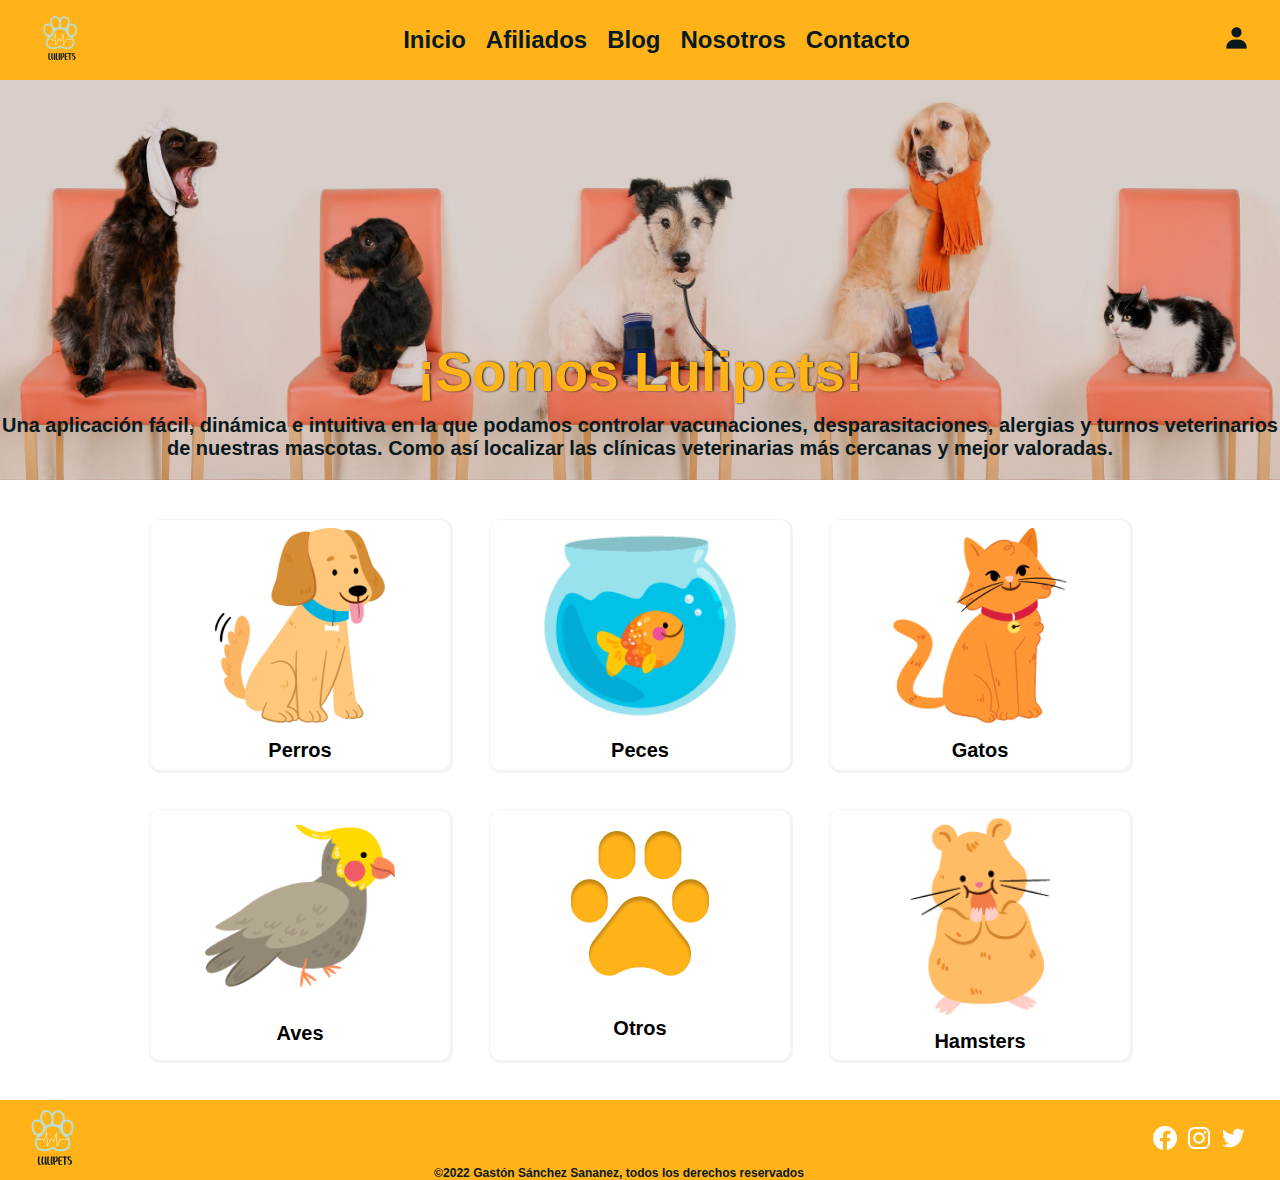
==== index.html @ bfc0f3da "Version responsive design" ====
<!DOCTYPE html>
<html lang="es">
<head>
    <meta charset="UTF-8">
    <meta http-equiv="X-UA-Compatible" content="IE=edge">
    <meta name="viewport" content="width=device-width, initial-scale=1.0">
    <link rel="shortcut icon" href="./assets/img/logo lulipets 60x60.png" type="image/x-icon">
    <title>Lulipets</title>
    <link rel="stylesheet" href="./assets/css/style.css">
</head>
<body class="cuerpo">
    <nav class="navbar">
        <div class="logo">
            <img src="./assets/img/logo lulipets 60x60.png" alt="">
        </div>
        <ul>
            <li><a href="./index.html">Inicio</a></li>
            <li><a href="./pages/Afiliados.html">Afiliados</a></li>
            <li><a href="./pages/Blog.html">Blog</a></li>
            <li><a href="./pages/Nosotros.html">Nosotros</a></li>
            <li><a href="./pages/Contacto.html">Contacto</a></li>
        </ul>
        <div class="perfil">
            <img src="./assets/img/perfil.png" alt="">
            <a href="./pages/Perfil.html"></a>
        </div>
    </nav>
    <header class="header">
        <div>
            <h1>¡Somos Lulipets!</h1>
            <p>Una aplicación fácil, dinámica e intuitiva en la que podamos controlar vacunaciones, desparasitaciones, alergias y turnos veterinarios de nuestras mascotas. Como así localizar las clínicas veterinarias más cercanas y mejor valoradas.</p>
        </div>
    </header>
    <main class="main">
        <div class="tarjetas">
         <div class="tarjeta">
            <img src="./assets/img/perrro.png" alt="">
            <H5>Perros</H5>
         </div>
         <div class="tarjeta">
            <img src="./assets/img/peces.png" alt="">
            <H5>Peces</H5>
         </div>
         <div class="tarjeta">
            <img src="./assets/img/gatos.png" alt="">
            <H5>Gatos</H5>
         </div>
         <div class="tarjeta">
            <img src="./assets/img/aves 2.png" alt="">
            <H5>Aves</H5>
         </div>
         <div class="tarjeta">
            <img src="./assets/img/otros 2.png" alt="">
            <H5>Otros</H5>
         </div>
         <div class="tarjeta">
            <img src="./assets/img/hamsters.png" alt="">
            <H5>Hamsters</H5>
         </div>
        </div>
    </main>
    <aside>

    </aside>
    <footer class="footer">
        <div class="logoLulipets">
            <img src="./assets/img/logo 75x75.png" alt="">
        </div>
        <div class="derechos">
            <h6>©2022 Gastón Sánchez Sananez, todos los derechos reservados</h6>
        </div>
        <div class="redes">
            <a target="_blank" href="https://www.facebook.com/"><img src="./assets/img/facebook 20x20.png"></a>
            <a target="_blank" href="https://www.instagram.com/"><img src="./assets/img/instagram 20x20.png"></a>
            <a target="_blank" href="www.twitter.com/"><img src="./assets/img/twitter 20x20.png"></a> 
        </div>
    </footer>
</body>
</html>
---- assets/css/style.css ----
*{
    margin: 0;
    padding: 0;
    box-sizing: border-box;
}
.cuerpo{
    display: grid;
    grid-template-columns: repeat(3,1fr);
    grid-template-rows: 80px 400px auto 80px;
    grid-template-areas: "navbar navbar navbar"
                         "header header header"
                         "main   main   main"
                         "footer footer footer";
}
.navbar{
grid-area: navbar;
background-color: #FFB319;
display: flex;
align-items: center;
justify-content: space-between;
}
.navbar ul {
    list-style: none;
    display: flex;
}
.navbar ul li{
    padding: 10px;
    font-size: 14px;
    font-family: -apple-system, BlinkMacSystemFont, 'Segoe UI', Roboto, Oxygen, Ubuntu, Cantarell, 'Open Sans', 'Helvetica Neue', sans-serif;
    font-weight: 600;
}
.navbar ul li a {
    text-decoration: none;
    color: #081920;
}
.main{
    grid-area: main;
}
.perfil{
    margin-right: 10px;
}

.logo{
    margin-left: 5px;
}
.header{
    grid-area: header;
    background-image: url(../img/mascotas-en-silla-marquee.jpg.img.3200.1645032965672.jpg);
    background-size: cover;
    background-repeat: no-repeat;
    background-position: center;
    display: flex;
    flex-direction: column;
    justify-content: end;
}
.header h1{
    display: flex;
    justify-content: center;
    color: #FFB319;
    font-family: -apple-system, BlinkMacSystemFont, 'Segoe UI', Roboto, Oxygen, Ubuntu, Cantarell, 'Open Sans', 'Helvetica Neue', sans-serif;
    text-shadow: 1px 0px 2px #081920;
    margin-bottom: 10px;
    font-size: 30px
}
.header p{
    display: flex;
    justify-content: center;
    color: #081920;
    font-family: -apple-system, BlinkMacSystemFont, 'Segoe UI', Roboto, Oxygen, Ubuntu, Cantarell, 'Open Sans', 'Helvetica Neue', sans-serif;
    margin-bottom: 20px;
    font-weight: 600;
    text-align: center;
    font-size: 14px;
}
.tarjetas{
    display: flex;
    flex-wrap: wrap;
    align-items: center;
    justify-content: center;
    margin: 20px;
}
.tarjeta{
    display: flex;
    flex-direction: column;
    align-items: center;
    justify-content: space-around;
    margin: 20px;
    width: 200px;
    height: 250px;
    box-shadow: 1px 1px 1px 2px #f3f3f3;
    border-radius: 10px;
}
.tarjeta h5{
    font-size: 20px;
    font-family: -apple-system, BlinkMacSystemFont, 'Segoe UI', Roboto, Oxygen, Ubuntu, Cantarell, 'Open Sans', 'Helvetica Neue', sans-serif;
}

.footer{
    grid-area: footer;
    background-color: #FFB319;
    display: flex;
    justify-content: space-between;
}
.logoLulipets{
    margin-left: 5px;
}
.derechos{
    display: flex;
    align-items: flex-end;
    font-family: -apple-system, BlinkMacSystemFont, 'Segoe UI', Roboto, Oxygen, Ubuntu, Cantarell, 'Open Sans', 'Helvetica Neue', sans-serif;
    color: #081920;
    font-size: 12px;
}
.redes{
    display: flex;
    align-items: center;
    padding-right: 10px;
}
.redes a{
    margin: 5px;
}

.encabezado{
    font-family: -apple-system, BlinkMacSystemFont, 'Segoe UI', Roboto, Oxygen, Ubuntu, Cantarell, 'Open Sans', 'Helvetica Neue', sans-serif;
    display: flex;
    justify-content: center;
    margin-top: 20px;
}
.contenedorFormulario{
    display: flex;
    flex-direction: column;
    align-items: center;
    margin: 50px 0px;
    padding: 10px;
}
.formulario{
    display: flex;
    flex-direction:column;
    justify-content: center;
    width: 450px;
    box-shadow: 1px 1px 1px 2px #f3f3f3;
    border-radius: 5px;
    padding: 20px;
}
.formularioTitulo{
    font-family: -apple-system, BlinkMacSystemFont, 'Segoe UI', Roboto, Oxygen, Ubuntu, Cantarell, 'Open Sans', 'Helvetica Neue', sans-serif;
    font-size: 16px;
}
@media(min-width:760px){
    .navbar ul li{
        font-size: 18px
    }
    .header h1{
        font-size: 40px
    }
    .header p{
        font-size: 17px
    }
    .derechos{
        font-size: 14px
    }
 }


 
 @media(min-width:960px){
    .navbar ul li{
        font-size: 24px;
    }
    .header h1{
       font-size: 55px
    }
   .header p{
       font-size: 20px
    }
   .derechos{
       font-size: 18px
    }
    .tarjeta{
    width: 250px;
    }

 }
 @media(min-width:1200px){
    .navbar ul li{
        font-size: 24px;
    }
    .logo{
        margin-left: 30px;
    }
    .perfil{
        margin-right: 30px;
    }
    .header h1{
       font-size: 55px
    }
   .header p{
       font-size: 20px
    }
   .derechos{
       font-size: 18px
    }
    .tarjeta{
    width: 300px;
    }
    .redes{
        padding-right: 30px;
    }
    .logoLulipets{
        margin-left: 15px;
    }

 }
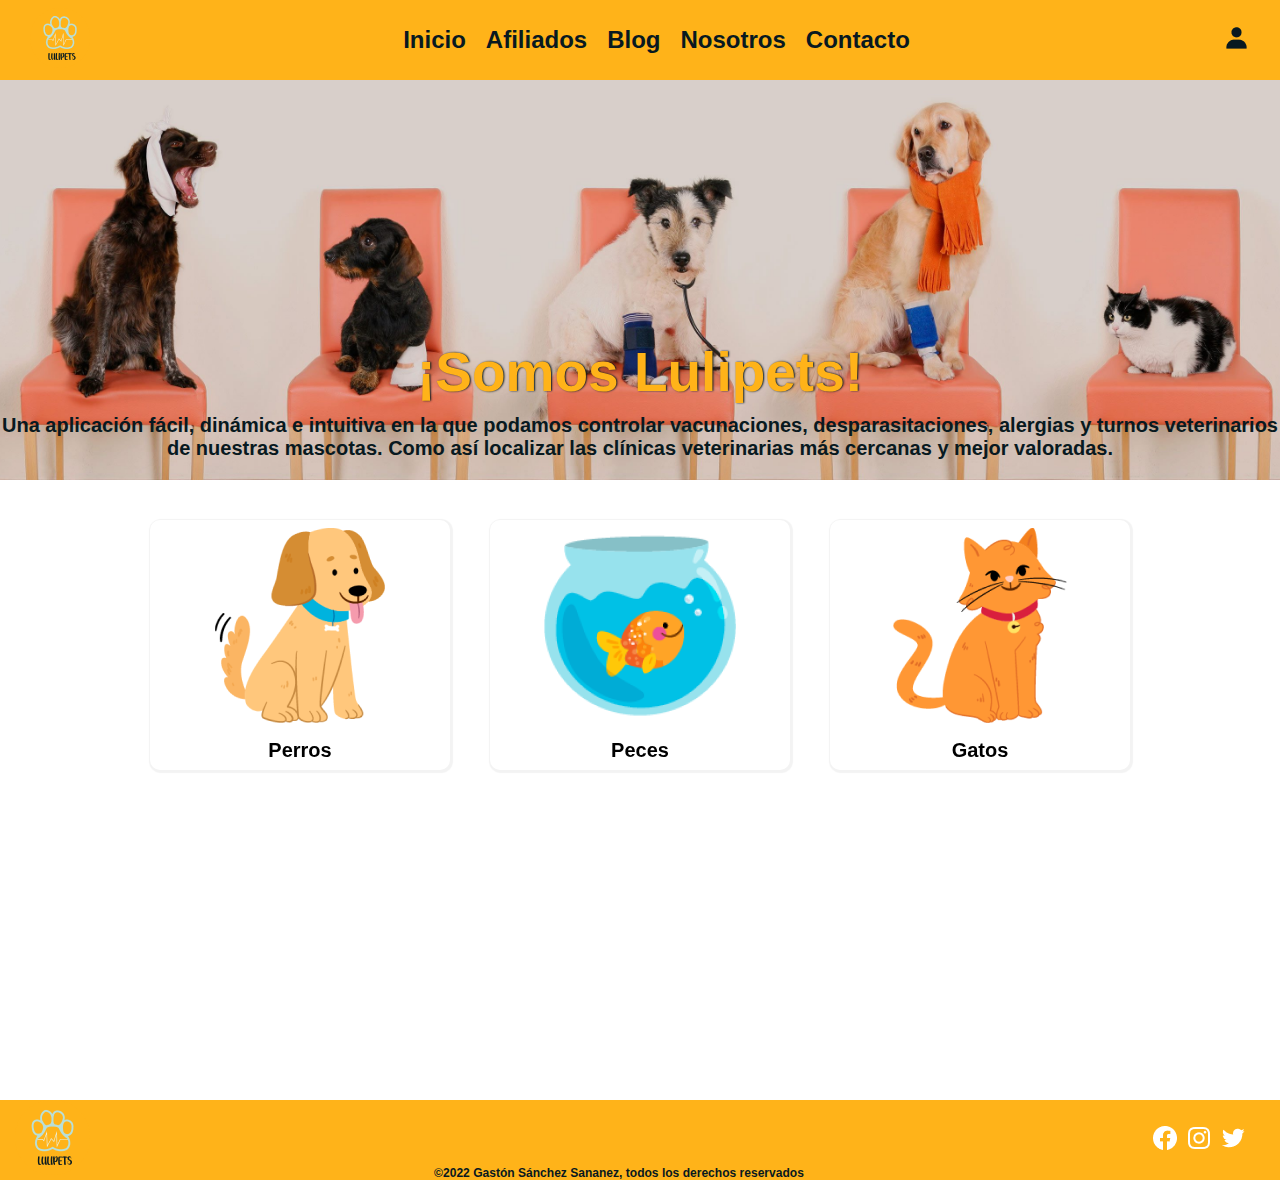
==== commit c05b0e9a: "PrimerasAnimaciones" ====
--- a/index.html
+++ b/index.html
@@ -6,11 +6,12 @@
     <meta name="viewport" content="width=device-width, initial-scale=1.0">
     <link rel="shortcut icon" href="./assets/img/logo lulipets 60x60.png" type="image/x-icon">
     <title>Lulipets</title>
+    <link href="https://unpkg.com/aos@2.3.1/dist/aos.css" rel="stylesheet">
     <link rel="stylesheet" href="./assets/css/style.css">
 </head>
 <body class="cuerpo">
     <nav class="navbar">
-        <div class="logo">
+        <div data-aos="flip-right" data-aos-duration="800" class="logo">
             <img src="./assets/img/logo lulipets 60x60.png" alt="">
         </div>
         <ul>
@@ -33,27 +34,27 @@
     </header>
     <main class="main">
         <div class="tarjetas">
-         <div class="tarjeta">
+         <div data-aos="zoom-in-up" class="tarjeta">
             <img src="./assets/img/perrro.png" alt="">
             <H5>Perros</H5>
          </div>
-         <div class="tarjeta">
+         <div data-aos="zoom-in-up" class="tarjeta">
             <img src="./assets/img/peces.png" alt="">
             <H5>Peces</H5>
          </div>
-         <div class="tarjeta">
+         <div data-aos="zoom-in-up" class="tarjeta">
             <img src="./assets/img/gatos.png" alt="">
             <H5>Gatos</H5>
          </div>
-         <div class="tarjeta">
+         <div data-aos="zoom-in-up"  class="tarjeta">
             <img src="./assets/img/aves 2.png" alt="">
             <H5>Aves</H5>
          </div>
-         <div class="tarjeta">
+         <div data-aos="zoom-in-up" class="tarjeta">
             <img src="./assets/img/otros 2.png" alt="">
             <H5>Otros</H5>
          </div>
-         <div class="tarjeta">
+         <div data-aos="zoom-in-up"  class="tarjeta">
             <img src="./assets/img/hamsters.png" alt="">
             <H5>Hamsters</H5>
          </div>
@@ -75,5 +76,9 @@
             <a target="_blank" href="www.twitter.com/"><img src="./assets/img/twitter 20x20.png"></a> 
         </div>
     </footer>
+<script src="https://unpkg.com/aos@2.3.1/dist/aos.js"></script>
+<script>
+    AOS.init();
+  </script>
 </body>
 </html>